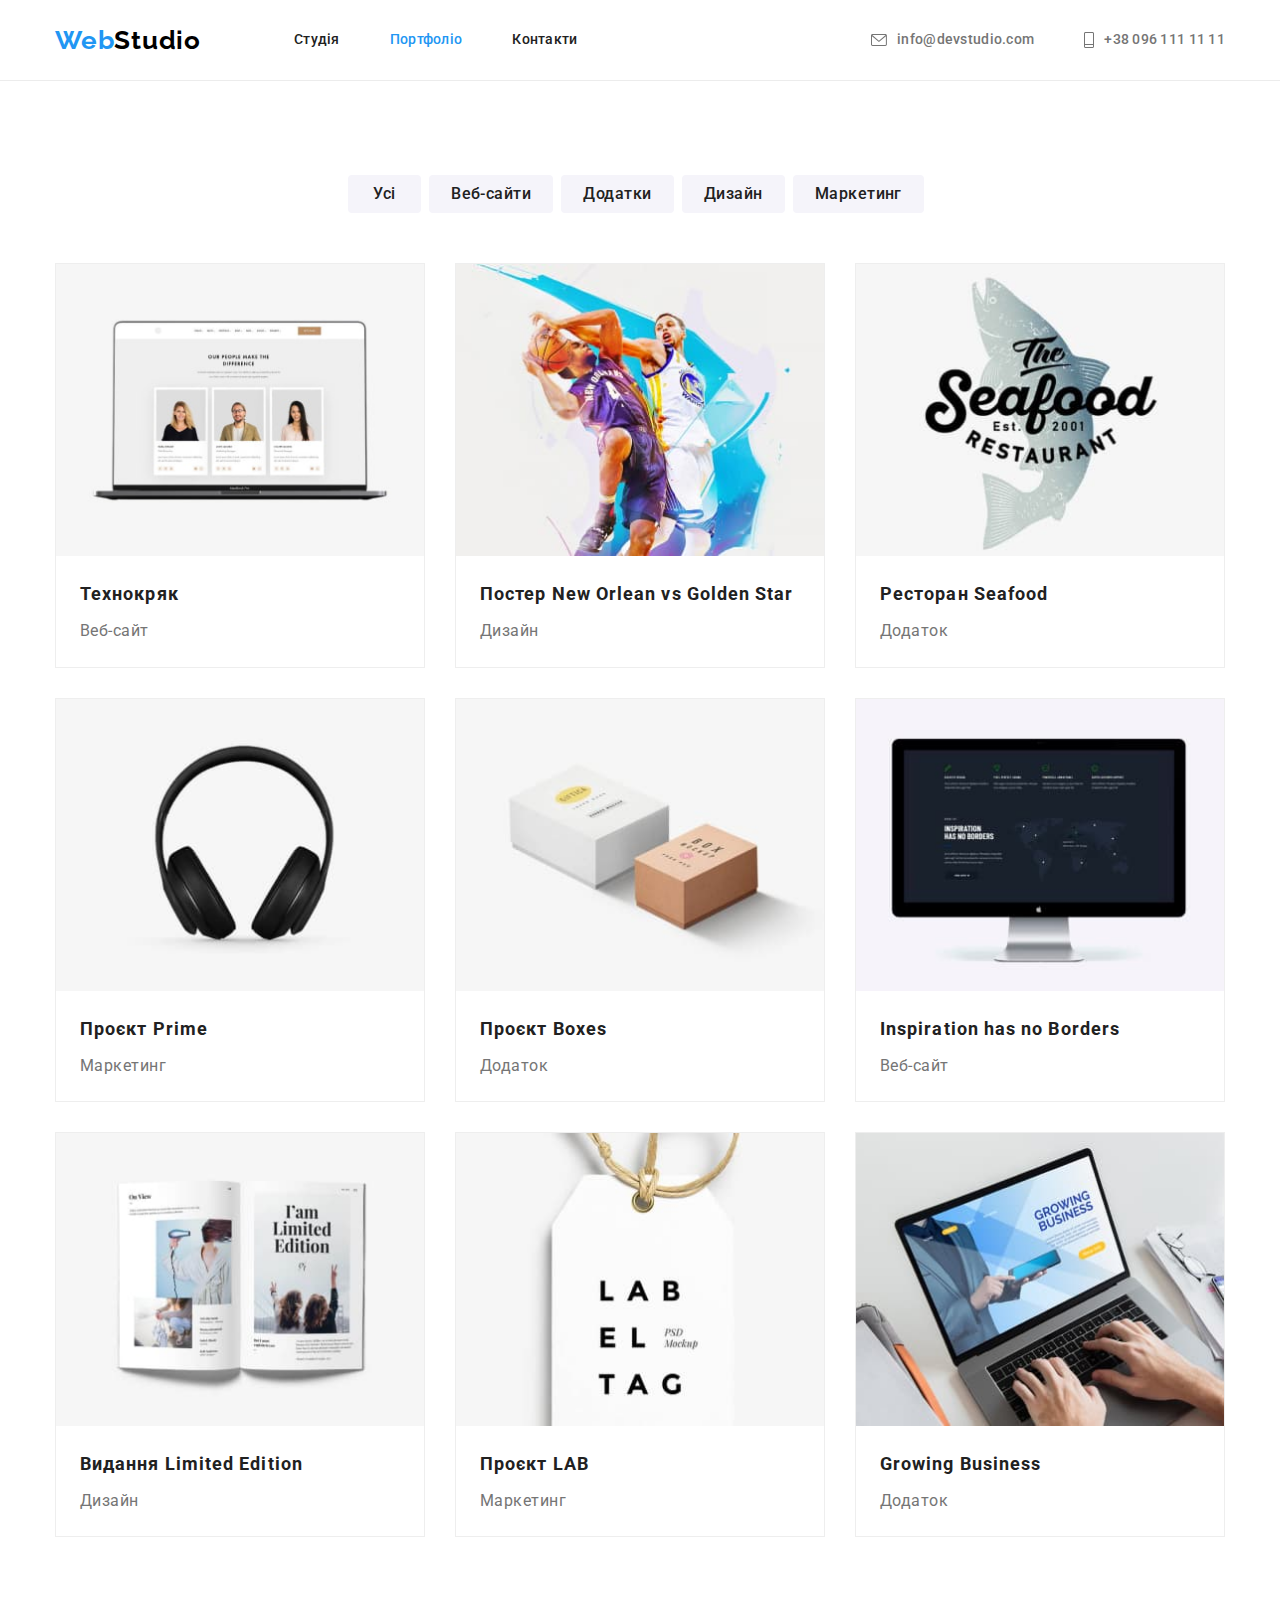
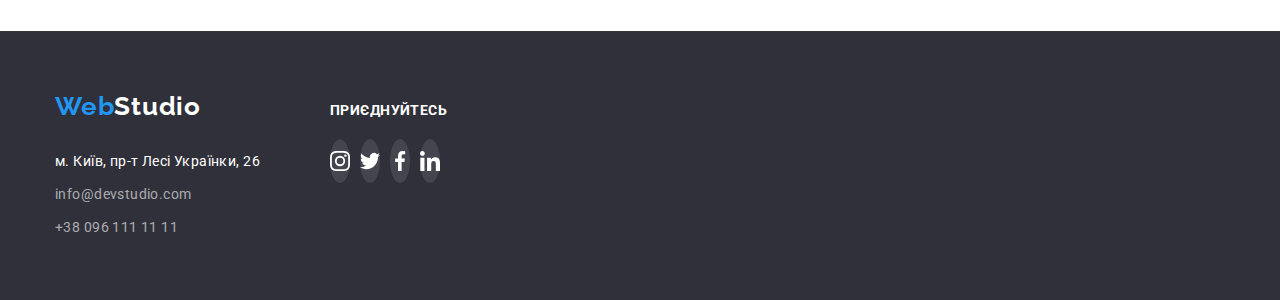
==== portfolio.html @ ba9cae2b "перенесення ДЗ 4" ====
<!DOCTYPE html>
<html lang="uk">
<head>
    <meta charset="UTF-8">
    <meta http-equiv="X-UA-Compatible" content="IE=edge">
    <meta name="viewport" content="width=device-width, initial-scale=1.0">
    <link rel="preconnect" href="https://fonts.googleapis.com">
    <link rel="preconnect" href="https://fonts.gstatic.com" crossorigin>
    <link href="https://fonts.googleapis.com/css2?family=Raleway:wght@700&family=Roboto:wght@400;500;700;900&display=swap" rel="stylesheet">
    <link rel="stylesheet" href="https://cdnjs.cloudflare.com/ajax/libs/modern-normalize/1.1.0/modern-normalize.min.css">
    <title lang="en">WebStudio</title>
    <link rel="stylesheet" href="./css/styles.css">
</head>
<body>
    <!--Шапка-->
    <header class="page-header">
        <div class="container">
        <nav class="site-nav">
            <a href="./index.html" class="logo item">Web<span class="logo-header">Studio</span></a>
            <ul class="nav-list">
                <li class="item">
                    <a class="link" href="./index.html">Студія</a>
                </li>
                <li class="item">
                    <a class="link current" href="#">Портфоліо</a>
                </li>
                <li class="item">
                    <a class="link" href="#">Контакти</a>
                </li>
            </ul>
        </nav>
        <ul class="header-contacts">
            <li class="item">
               <a class="link contacts" href="mailto:info@devstudio.com"> 
                <svg class="contacts-icon mail">
                    <use href="./images/icons.svg#icon-mail"></use>
                </svg>info@devstudio.com</a>
                </li>
            <li class="item">
                <a class="link contacts" href="tel:+380961111111">
                    <svg class="contacts-icon tel">
                        <use href="./images/icons.svg#icon-tel"></use>
                    </svg>+38 096 111 11 11</a>
            </li>
        </ul>
    </div>
    </header>
     <main>
         <!--<h1>Портфоліо</h1>-->
         <div class="portfolio">
        <section class="container">
            <ul class="portfolio-nav">
            <li class="portfolio-list"><button class="portfolio-btn" type="button">Усі</button></li>  
            <li class="portfolio-list"><button class="portfolio-btn" type="button">Веб-сайти</button></li>
            <li class="portfolio-list"><button class="portfolio-btn" type="button">Додатки</button></li>
            <li class="portfolio-list"><button class="portfolio-btn" type="button">Дизайн</button></li>
            <li class="portfolio-list"><button class="portfolio-btn" type="button">Маркетинг</button></li>          
          </ul>
          <!--<h2>Проекти</h2>-->
        <ul class="project-container">
            <li class="project-element">
                <a class="project-link" href="#">
                <img src="./images/tehnokriak1.jpg" alt="проект технокряк" width="370" height="294">
                <div class="project-informatoin">
                    <h3 class="project-title">Технокряк</h3>
                <p class="project-text">Веб-сайт</p>
                </div>
                
                </a>
            </li>
            <li class="project-element">
                <a class="project-link" href="#">
                <img src="./images/poster2.jpg" alt="проект постера" width="370" height="294">
                <div class="project-informatoin">
                    <h3 class="project-title">Постер New Orlean vs Golden Star</h3>
                    <p class="project-text">Дизайн</p>
                </div>
                </a>
            </li>
            <li class="project-element">
                <a class="project-link" href="#">
                <img src="./images/restoran3.jpg" alt="проект додатку ресторана" width="370" height="294">
                <div class="project-informatoin">
                    <h3 class="project-title">Ресторан Seafood</h3>
                <p class="project-text">Додаток</p>
                </div>
                </a>
            </li>
            <li class="project-element">
                <a class="project-link" href="#">
                <img src="./images/projekt_prime4.jpg" alt="проект прайм" width="370" height="294">
                <div class="project-informatoin">
                    <h3 class="project-title">Проєкт Prime</h3>
                    <p class="project-text">Маркетинг</p>
                </div>
                </a>
            </li>
            <li class="project-element">
                <a class="project-link" href="#">
                <img src="./images/projekt_boxes5.jpg" alt="проект boxes" width="370" height="294">
                <div class="project-informatoin">
                    <h3 class="project-title">Проєкт Boxes</h3>
                <p class="project-text">Додаток</p>
                </div>
                </a>
            </li>
            <li class="project-element">
                <a class="project-link" href="#">
                <img src="./images/inspiration6.jpg" alt="проект веб-сайту" width="370" height="294">
                <div class="project-informatoin">
                    <h3 class="project-title">Inspiration has no Borders</h3>
                <p class="project-text">Веб-сайт</p>
                </div>
                </a>
            </li>
            <li class="project-element">
                <a class="project-link" href="#">
                <img src="./images/vydann7.jpg" alt="проект журналу" width="370" height="294">
                <div class="project-informatoin">
                    <h3 class="project-title">Видання Limited Edition</h3>
                <p class="project-text">Дизайн</p>
                </div>
                </a>
            </li>
            <li class="project-element">
                <a class="project-link" href="#">
                <img src="./images/project_lab8.jpg" alt="проект ЛАБ" width="370" height="294">
                <div class="project-informatoin">
                    <h3 class="project-title">Проєкт LAB</h3>
                <p class="project-text">Маркетинг</p>
                </div>
                </a>
            </li>
            <li class="project-element">
                <a class="project-link" href="#">
                <img src="./images/groving9.jpg" alt="проект зростаючий бізнес" width="370" height="294">
                <div class="project-informatoin">
                    <h3 class="project-title">Growing Business</h3>
                    <p class="project-text">Додаток</p></div>
                </a>
            </li>
        </ul>
        </section>
        </div>
    </main>
    <footer class="footer">
        <div class="container">
        <!--Підвал-->
        <div class="box-footer">
            <a class="logo" href="./index.html">Web<span class="logo-footer">Studio</span></a>
            <address>
                <ul>
                    <li class="footer-list">
                        <a class="address" href="https://goo.gl/maps/ZH45Ejz193mU29eU7" target="_blank">м. Київ, пр-т Лесі Українки, 26</a>
                    </li>
                    <li class="footer-list"><a class="address footer-contacts" href="mailto:info@devstudio.com">info@devstudio.com</a></li>
                    <li class="footer-list"><a class="address footer-contacts" href="tel:+380961111111">+38 096 111 11 11</a></li>
                </ul>
            </address>
        </div>
        <div class="social-footer">
            <h3 class="specials-title">приєднуйтесь</h3>
            <ul class="social-list footer-list">
                <li class="social-card">
                    <a class="social-link footer-link" aria-label="іконка Інстаграм" href="#">
                        <svg class="social-icon" width="20" height="20">
                            <use href="./images/icons.svg#icon-instagram"></use>
                        </svg>
                    </a>
                </li>
                <li class="social-card">
                    <a class="social-link footer-link" aria-label="іконка Твіттер" href="#">
                        <svg class="social-icon " width="20" height="20">
                            <use href="./images/icons.svg#icon-twitter"></use>
                        </svg>
                    </a>
                </li>
                <li class="social-card">
                    <a class="social-link footer-link" aria-label="іконка Фейсбук" href="#">
                        <svg class="social-icon " width="20" height="20">
                            <use href="./images/icons.svg#icon-facebook"></use>
                        </svg>
                    </a>
                </li>
                <li class="social-card">
                    <a class="social-link footer-link"  aria-label="іконка Лінкедін" href="#">
                        <svg class="social-icon " width="20" height="20">
                            <use href="./images/icons.svg#icon-linkedin"></use>
                        </svg>
                    </a>
                </li>
            </ul>
        </div>
        </div>
        </footer>
  </body>
</html>
---- css/styles.css ----
/*колір основного тексту : #757575;*/
/*колір додаткового тексту : #212121;*/
/*колір акценту : #2196F3;*/
/*колір лого шапка : #000000;*/
/*колір білого тексту : #FFFFFF);*/
/*додатковий колір фону : #F5F4FA;*/
/*колір баннера : #2F303A; */
:root{
    --primary-text-color:  #757575;
    --title-text-color: #212121;
    --accent-color: #2196F3;
    --primary-bg-color: #F5F4FA;
    --icons-primary-color: #AFB1B8;
    --second-text-color: #FFFFFF;
}

body{
background-color: #FFFFFF;
color: var(--primary-text-color);
font-family: Roboto, sans-serif;

}

h1, h2, h3, h4, h5, h6, p, ul{
padding: 0;
margin: 0;
}

.container{
width: 100%;
max-width: 1200px;
padding-left: 15px;
padding-right: 15px;
margin-left: auto;
margin-right: auto;
}
/*шапка*/
.page-header{
border-bottom: 1px solid #ECECEC;
}

.logo{
color:var(--accent-color);
font-family: 'Raleway', sans-serif;
font-weight: 700;
font-size: 26px;
line-height: 1.19;
letter-spacing: 0.03em;
}

.logo-header{
color: #000000;
}

ul{
list-style: none;
}

a{
text-decoration: none;
}

.link{
color: var(--title-text-color);
}

.page-header .container{
display: flex;
align-items: center;
}

.site-nav{
display: flex;
}

.nav-list{
display: flex;
}

.link.contacts{
color: var(--primary-text-color);
font-weight: 500;
font-size: 14px;
line-height: 1.14;
letter-spacing: 0.02em;
display: flex;
align-items: center;
}

.contacts-icon{
fill: currentColor;
}

.link:hover,
.link:focus{
color:var(--accent-color);
}

.link.current{
color: var(--accent-color);
}

.nav-list .link{
display: block;
font-weight: 500;
font-size: 14px;
line-height: 1.14;
letter-spacing: 0.02em;
}

.item .link{
padding-bottom: 32px;
padding-top: 32px;
}


.nav-list .item:not(:last-child){
margin-right: 50px;
}

.logo.item{
align-self: center;
margin-right: 93px;
}

.header-contacts{
display: flex;
margin-left: auto;
}

.header-contacts .item + .item{
margin-left: 50px;
}

.header-contacts .item{
display: flex;
}

.contacts-icon{
margin-right: 10px;    
}

.contacts-icon.mail{
width: 16px;
height: 12px;
}

.contacts-icon.tel{
width: 10px;
height: 16px;
}

/*герой*/

.hero{
color: var(--second-text-color);
background-color: #2F303A;
text-align: center;
padding-top: 200px;
padding-bottom: 200px;
/*картинка героя*/
max-width: 1600px;
min-height: 600px;
margin-left: auto;
margin-right: auto;
background-image: linear-gradient(rgba(47, 48, 58, 0.4), rgba(47, 48, 58, 0.4)), url(../images/banner.jpg);
background-repeat: no-repeat;
background-position: center;
background-size: cover;
}

.hero-title{
font-weight: 900;
font-size: 44px;
line-height: 1.36;
letter-spacing: 0.06em;
text-transform: uppercase;
margin-bottom: 30px;
}

.hero-button{
display: inline-block;
border: 1px solid #000000;
border-radius: 4px;
padding: 10px 32px;
min-width: 152px;

background-color: var(--accent-color);
color: var(--second-text-color);
box-shadow: 0px 4px 4px rgba(0, 0, 0, 0.25), 0px 4px 4px rgba(0, 0, 0, 0.25), 0px 4px 4px rgba(0, 0, 0, 0.15);
text-shadow: 0px 4px 4px rgba(0, 0, 0, 0.25);

cursor: pointer;
font-family: inherit;
font-style: normal;
font-weight: 700;
font-size: 16px;
line-height: 1.86;
align-items: center;
letter-spacing: 0.06em;
}

.hero-button:hover,
.hero-button:focus{
background-color: #188CE8;
box-shadow: 0px 4px 4px rgba(0, 0, 0, 0.15);
border-radius: 4px;
}
/*особливості*/
.specials{
padding-top: 94px;
padding-bottom: 94px;
}

.specials-list{
display: flex;
}

.place-icon{
    /*content:"";
    background-image: url("../images/antena.svg");
    background-size: contain;
    background-repeat: no-repeat;
    background-position: center;*/
display: flex;
align-items: center;
justify-content: center;
height: 120px;
margin-bottom: 30px; 
border-radius: 4px;   
background: var(--primary-bg-color);
}

.specials-icon{
width: 70px;
height: 70px;
}

/*
.specials-item:nth-child(2)::before{
    background-image: url();
}*/


.specials-item{
margin-right: 30px;
flex-basis: calc((100%-60px)/4);
}

.specials-item:last-child{
margin-right: 0;
}

.specials-title{
color: var(--title-text-color); 
margin-bottom: 10px;
font-weight: 700;
font-size: 14px;
line-height: 1.14;
text-transform: uppercase;
letter-spacing: 0.03em; 
}

.specials-text{
font-size: 14px;
line-height: 1.71;
letter-spacing: 0.03em;
}

/*послуги*/
.service{
display: flex;
padding-bottom: 94px;
}

.section-title{
color: var(--title-text-color);
font-weight: 700;
font-size: 36px;
line-height: 1.17;
text-align: center;
letter-spacing: 0.03em;
margin-bottom:  50px;
}

.service-item{
display: flex;
gap: 30px;
}

.service-card{
flex-basis: calc((100% - 60px) / 3);
}

img {
display: block;
max-width: 100%;
height: auto;
}

/*команда*/

.komand{
background-color: var(--primary-bg-color);
padding-top: 94px;
padding-bottom: 94px;
}

.komand-list{
display: flex;
gap: 30px;
}

.komand-card{
display: flex;
flex-basis: calc((100% - 3*30px)/4);
flex-wrap: wrap;
flex-direction: column;
background-color: #FFFFFF;
box-shadow: 0px 1px 3px rgba(0, 0, 0, 0.12), 0px 1px 1px rgba(0, 0, 0, 0.14), 0px 2px 1px rgba(0, 0, 0, 0.2);
border-radius: 0px 0px 4px 4px;
}

.komand-title{
color: var(--title-text-color);
font-weight: 500;
font-size: 16px;
line-height: 1.19;
text-align: center;
letter-spacing: 0.03em;
margin-bottom: 10px;
}

.komand-text{
margin-bottom: 16px;

font-size: 16px;
line-height: 1.19;
text-align: center;
letter-spacing: 0.03em;
}

.komand-information{
padding-top: 30px;
padding-bottom: 30px;
}

.social-list{
display: flex;
margin-left: 32px;
margin-right: 32px;
gap: 10px;
}

.social-card{
display: flex;
flex-basis: calc((100%-3*10)/4);
height: 44px;
}

.social-link{
display: flex;
width: 100%;
height: 100%;
align-items: center; 
justify-content: center;
cursor: pointer;
color: var(--icons-primary-color) ;
background-color: #FFFFFF ;  
border-radius: 50%;
}

.social-link:hover,
.social-link:focus{
color: var(--second-text-color);
background-color: var(--accent-color);
}

.social-icon{
background-repeat: no-repeat;
background-size: contain;
fill: currentColor;
}


/*Постійні клієнти*/
.сlients{
padding-top: 94px;
padding-bottom: 82px;
}

.clients-list{
display: flex;
gap: 30px;
}

.сlients-card{
display: flex;
 }

 .clients-link{
display: flex;
width: 170px;
height: 92px;
border: 1px solid var(--icons-primary-color);
border-radius: 4px;
justify-content: center;
align-items: center;
color: var(--icons-primary-color);
}

.clients-link:hover,
.clients-link:focus{
border: 1px solid var(--accent-color);
color: var(--accent-color);
}


.clients-icon{
width: 106px;
height: 60px;
fill: currentColor;
}


/*підвал*/
.footer{
background-color: #2F303A;
padding: 60px 0;
}

.box-footer{
display: flex;
flex-wrap: wrap;
flex-direction: column;
margin-right: 70px;
}

.box-footer .logo{
margin-bottom: 28px;
}

.logo-footer{
color: var(--second-text-color);
}

.address{
color: var(--second-text-color);
font-style: normal;
font-size: 14px;
line-height: 1.71;
letter-spacing: 0.03em;
}

.address:hover,
.address:focus{
color: var(--accent-color);
}

.footer-contacts{
color: rgba(255, 255, 255, 0.6);
}

.footer-list{
margin-bottom: 9px;
}

.footer-list:last-child{
margin-bottom: 0;
}

.footer .container{
display: flex;
flex-wrap: wrap;
align-items: baseline;
}

.social-footer{
padding-bottom: 0px;
}


.social-footer .specials-title{
margin-bottom: 20px;
color: var(--second-text-color);
}

.footer .social-list{
margin: auto;
padding: 0;
width: 206px;
}

.footer-list{
fill: var(--second-text-color);
}

.social-link.footer-link{
background-color: rgba(255, 255, 255, 0.1);
color: var(--second-text-color);
}

.social-link.footer-link:hover,
.social-link.footer-link:focus{
    background-color: var(--accent-color);
}

.footer-list .social-icon{
fill: currentColor;
}


/*портфоліо фільтри*/
.portfolio{
padding-bottom:  94px;
padding-top: 94px;
}

.portfolio-nav{
display: flex;
justify-content: center;
margin-bottom: 50px;
}

.portfolio-list{
margin-right: 8px;
}

.portfolio-btn{
display: inline-block;
border: none;
border-radius: 4px;
padding: 6px 22px;
min-width: 73px;
cursor: pointer;

background-color: var(--primary-bg-color);
color: var(--title-text-color);
font-family: inherit;
font-weight: 500;
font-size: 16px;
line-height: 1.62;
text-align: center;
letter-spacing: 0.03em;
}
    
.portfolio-btn:hover,
.portfolio-btn:focus{
background-color: var(--accent-color);
color: #FFFFFF;
box-shadow: 0px 3px 1px rgba(0, 0, 0, 0.1), 0px 1px 2px rgba(0, 0, 0, 0.08), 0px 2px 2px rgba(0, 0, 0, 0.12);
border-radius: 4px;
}

/*проекти*/

.project-container{
display: flex;
flex-wrap: wrap;
}

.project-element{
width:calc((100% - 60px)/3);
margin-right: 30px;
margin-bottom: 30px;
border: 1px solid #EEEEEE;
}

.project-element:hover,
.project-element:focus{
box-shadow: 0px 1px 1px rgba(0, 0, 0, 0.12), 0px 4px 4px rgba(0, 0, 0, 0.06), 1px 4px 6px rgba(0, 0, 0, 0.16);
}

.project-element:nth-child(3n){
margin-right: 0;
}
.project-element:nth-last-child(-n + 3){
margin-bottom: 0;
}

.project-title{
color: var(--title-text-color);
font-weight: 700;
font-size: 18px;
line-height: 2;
letter-spacing: 0.06em;
}

.project-informatoin{
padding: 20px 24px;  
}

.project-text{
color: var(--primary-text-color);
font-size: 16px;
line-height: 1.9;
letter-spacing: 0.03em;
margin-top: 4px;
}
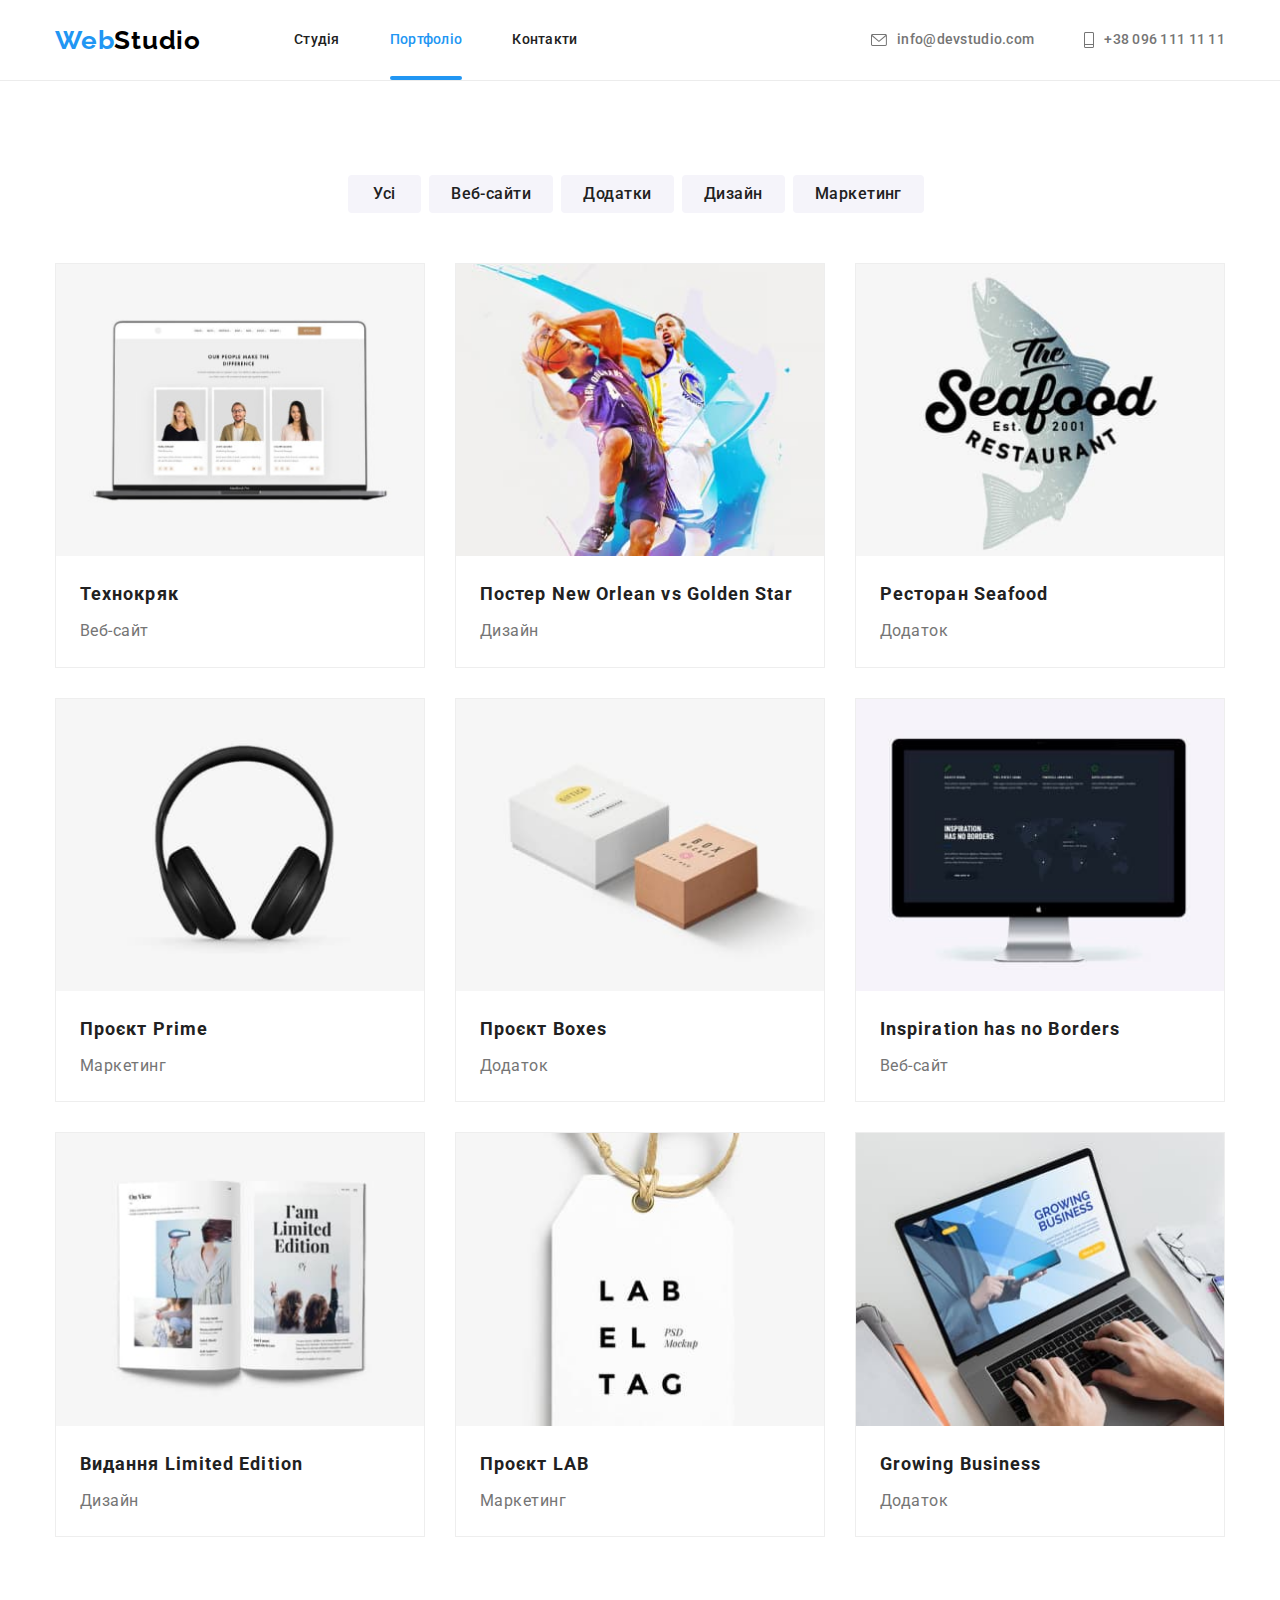
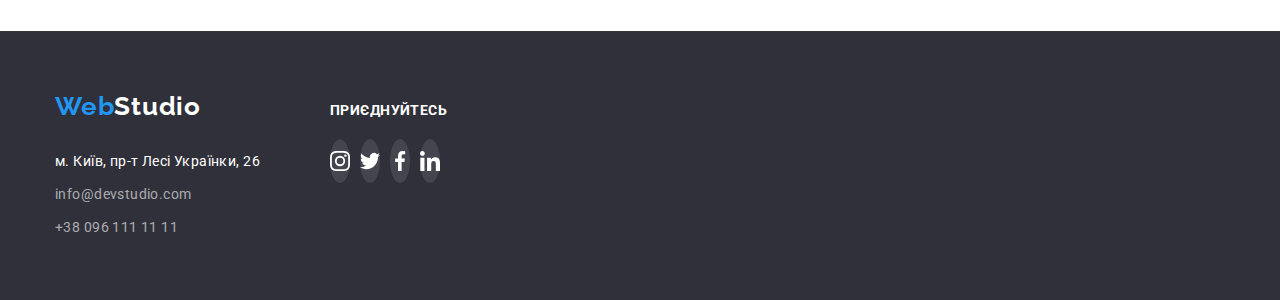
==== commit ef230fde: "закриття/відкриття модального вікна." ====
--- a/portfolio.html
+++ b/portfolio.html
@@ -60,7 +60,9 @@
         <ul class="project-container">
             <li class="project-element">
                 <a class="project-link" href="#">
-                <img src="./images/tehnokriak1.jpg" alt="проект технокряк" width="370" height="294">
+                     <div class="project-thumb">
+                        <img src="./images/tehnokriak1.jpg" alt="проект технокряк" width="370" height="294">
+                     </div>
                 <div class="project-informatoin">
                     <h3 class="project-title">Технокряк</h3>
                 <p class="project-text">Веб-сайт</p>
--- a/css/styles.css
+++ b/css/styles.css
@@ -12,6 +12,7 @@
     --primary-bg-color: #F5F4FA;
     --icons-primary-color: #AFB1B8;
     --second-text-color: #FFFFFF;
+    --timing-function: cubic-bezier(0.4, 0, 0.2, 1);
 }
 
 body{
@@ -62,6 +63,7 @@
 
 .link{
 color: var(--title-text-color);
+     transition: color 250ms var(--timing-function);
 }
 
 .page-header .container{
@@ -85,10 +87,13 @@
 letter-spacing: 0.02em;
 display: flex;
 align-items: center;
+
+transition: color 250ms var(--timing-function);
 }
 
 .contacts-icon{
 fill: currentColor;
+     transition: fill 250ms var(--timing-function);
 }
 
 .link:hover,
@@ -98,7 +103,35 @@
 
 .link.current{
 color: var(--accent-color);
-}
+   transition: color 250ms var(--timing-function);
+
+   position: relative; /*позиціонуємо підкреслення відносно посилання*/
+}
+
+.link.current::after {
+    content: "";
+
+    position: absolute;
+    left: 0;
+    bottom: 0;
+
+    display: block;
+    width: 100%;
+    /*width: 0%;    для transition width*/
+    height: 4px;
+    background-color: var(--accent-color);
+    border-radius: 2px; 
+}
+    /*opacity: 0;      повністю прозоре
+    transform: scaleX(0); масштабування - вісь втиснута зсередини*/
+
+    /*transition: opacity або width  або transform 250ms var(--timing-function);*/
+
+/*.link.current:hover::after { анімація активного посилання через: 
+    opacity: 1; не прозоре
+    width: 100%;   для transition width
+    transform: scaleX(1) вісь розтягується;
+}*/
 
 .nav-list .link{
 display: block;
@@ -112,7 +145,6 @@
 padding-bottom: 32px;
 padding-top: 32px;
 }
-
 
 .nav-list .item:not(:last-child){
 margin-right: 50px;
@@ -198,6 +230,9 @@
 line-height: 1.86;
 align-items: center;
 letter-spacing: 0.06em;
+
+transition: background-color 250ms cubic-bezier(0.4, 0, 0.2, 1),
+ box-shadow 250ms cubic-bezier(0.4, 0, 0.2, 1);
 }
 
 .hero-button:hover,
@@ -206,6 +241,62 @@
 box-shadow: 0px 4px 4px rgba(0, 0, 0, 0.15);
 border-radius: 4px;
 }
+
+/*модальне вікно героя*/
+
+.backdrop{
+    position: fixed;
+    z-index: 1;
+    top: 0;
+    left: 0;
+    width: 100%;
+    height: 100%;
+    background-color: rgba(0, 0, 0, 0.2);
+    opacity: 1;
+    transition: opacity 250ms var(--timing-function);
+}
+
+.backdrop.is-hidden{
+    opacity: 0;/*не помітний бекдроп*/
+    pointer-events: none;/*дає можливість бути активними елементам під бекдроп*/
+}
+
+.modal{
+ position: absolute;
+ top: 50%;
+ left: 50%;
+ transform: translate(-50%, -50%);/*центрую модальне вікно*/
+
+  display: flex;
+  justify-content: end;
+  padding-top: 8px;
+  padding-right: 8px;
+
+    min-height: 581px;
+    min-width: 528px;
+    background-color: var(--second-text-color);
+    box-shadow: 0px 1px 3px rgba(0, 0, 0, 0.12), 0px 1px 1px rgba(0, 0, 0, 0.14), 0px 2px 1px rgba(0, 0, 0, 0.2);
+    border-radius: 4px; 
+}
+
+.btn-close-modal{
+    display: flex;
+    align-items: center;
+    justify-content: center;
+
+    width: 30px;
+    height: 30px;
+    border: 1px solid rgba(0, 0, 0, 0.1);
+    border-radius: 50%;
+    background-color: var(--second-text-color);
+    cursor: pointer;
+}
+
+.modal-icon{
+background-size: contain;
+fill:  #000000 ;
+}
+
 /*особливості*/
 .specials{
 padding-top: 94px;
@@ -297,6 +388,31 @@
 max-width: 100%;
 height: auto;
 }
+/*текст над картинками послуг*/
+.label-thumb{
+position: relative;
+}
+
+.label{
+position: absolute;
+bottom: 0;
+width: 100%;      
+}
+
+.label-title{
+color: var(--second-text-color);
+font-weight: 700;
+font-size: 14px;
+line-height: 1.14;
+text-align: center;
+letter-spacing: 0.03em;
+text-transform: uppercase;
+background-color: rgba(47, 48, 58, 0.8);
+   
+margin-bottom: 0; /*позиціонуємо вниз*/
+  
+padding: 27px;
+}
 
 /*команда*/
 
@@ -368,6 +484,9 @@
 color: var(--icons-primary-color) ;
 background-color: #FFFFFF ;  
 border-radius: 50%;
+
+transition: color 250ms var(--timing-function),
+background-color 250ms var(--timing-function);
 }
 
 .social-link:hover,
@@ -407,6 +526,9 @@
 justify-content: center;
 align-items: center;
 color: var(--icons-primary-color);
+
+transition: color 250ms var(--timing-function),
+border 250ms var(--timing-function);
 }
 
 .clients-link:hover,
@@ -450,6 +572,8 @@
 font-size: 14px;
 line-height: 1.71;
 letter-spacing: 0.03em;
+
+transition: color 250ms var(--timing-function);
 }
 
 .address:hover,
@@ -498,11 +622,13 @@
 .social-link.footer-link{
 background-color: rgba(255, 255, 255, 0.1);
 color: var(--second-text-color);
+
+transition: background-color 250ms var(--timing-function);
 }
 
 .social-link.footer-link:hover,
 .social-link.footer-link:focus{
-    background-color: var(--accent-color);
+background-color: var(--accent-color);
 }
 
 .footer-list .social-icon{
@@ -542,6 +668,9 @@
 line-height: 1.62;
 text-align: center;
 letter-spacing: 0.03em;
+
+transition: background-color 250ms var(--timing-function),
+color 250ms var(--timing-function);
 }
     
 .portfolio-btn:hover,
@@ -559,6 +688,29 @@
 flex-wrap: wrap;
 }
 
+.project-thumb{
+    position: relative;
+}
+
+.project-thumb:hover::before{
+opacity: 1;
+}
+
+.project-thumb::before{
+    display: inline-block;
+    content: "";
+
+    position: absolute;
+    top: 0;
+    left: 0;
+    width: 100%;
+    height: 100%;
+    background-color: rgba(33, 150, 243, 0.9);
+
+    opacity: 0;
+    
+}
+
 .project-element{
 width:calc((100% - 60px)/3);
 margin-right: 30px;
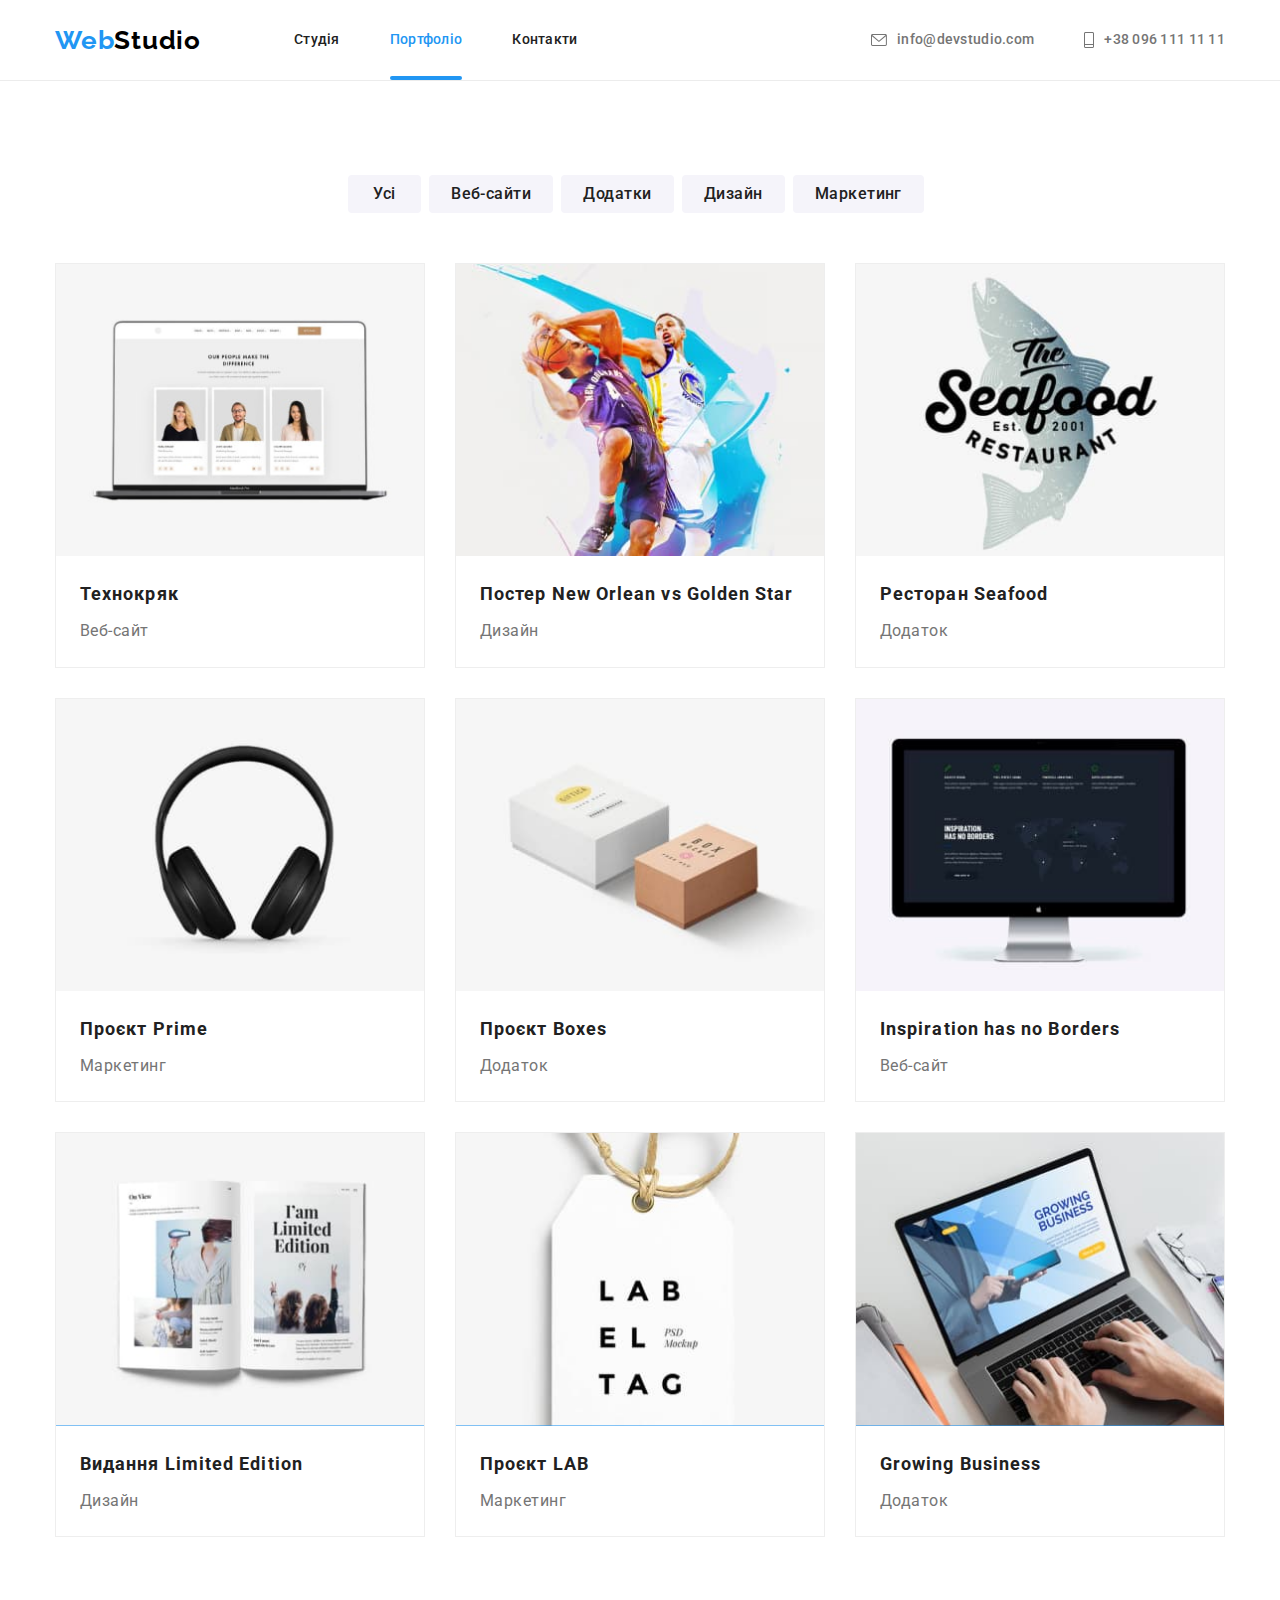
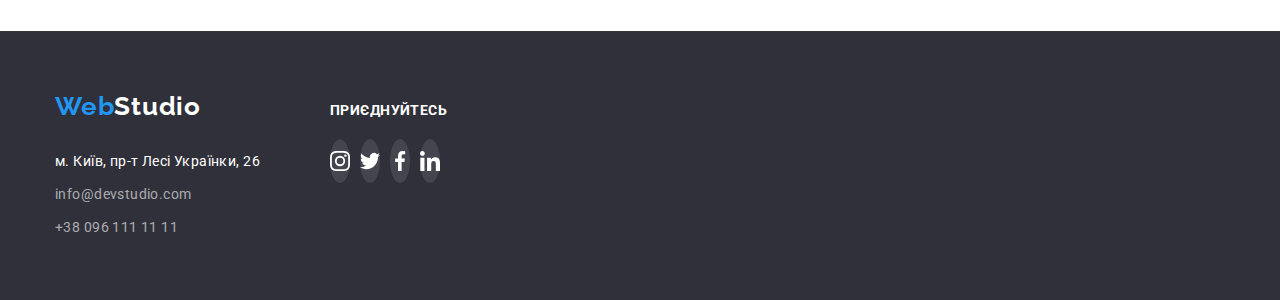
==== commit 094803cb: "Синій оверлей Портфоліо" ====
--- a/portfolio.html
+++ b/portfolio.html
@@ -60,19 +60,26 @@
         <ul class="project-container">
             <li class="project-element">
                 <a class="project-link" href="#">
-                     <div class="project-thumb">
-                        <img src="./images/tehnokriak1.jpg" alt="проект технокряк" width="370" height="294">
-                     </div>
+                    <div class="overlay-thumb">
+                     <img src="./images/tehnokriak1.jpg" alt="проект технокряк" width="370" height="294">
+                     <div class="overlay-informatoin">
+                    <p class="text-overlay">Ресурс пропонує комплексні пропозиції з різним рівнем функціоналу та сервісів. Все це дозволить відвідувачу отримати вичерпні відомості про компанію чи приватну особу.</p>
+                    </div>
+                </div>
                 <div class="project-informatoin">
                     <h3 class="project-title">Технокряк</h3>
                 <p class="project-text">Веб-сайт</p>
                 </div>
-                
-                </a>
-            </li>
-            <li class="project-element">
-                <a class="project-link" href="#">
+                </a>
+            </li>
+            <li class="project-element">
+                <a class="project-link" href="#">
+                    <div class="overlay-thumb">
                 <img src="./images/poster2.jpg" alt="проект постера" width="370" height="294">
+                <div class="overlay-informatoin">
+                    <p class="text-overlay">Ресурс пропонує комплексні пропозиції з різним рівнем функціоналу та сервісів. Все це дозволить відвідувачу отримати вичерпні відомості про компанію чи приватну особу.</p>
+                    </div>
+                    </div>
                 <div class="project-informatoin">
                     <h3 class="project-title">Постер New Orlean vs Golden Star</h3>
                     <p class="project-text">Дизайн</p>
@@ -81,7 +88,12 @@
             </li>
             <li class="project-element">
                 <a class="project-link" href="#">
+                    <div class="overlay-thumb">
                 <img src="./images/restoran3.jpg" alt="проект додатку ресторана" width="370" height="294">
+                <div class="overlay-informatoin">
+                    <p class="text-overlay">Ресурс пропонує комплексні пропозиції з різним рівнем функціоналу та сервісів. Все це дозволить відвідувачу отримати вичерпні відомості про компанію чи приватну особу.</p>
+                    </div>
+                    </div>
                 <div class="project-informatoin">
                     <h3 class="project-title">Ресторан Seafood</h3>
                 <p class="project-text">Додаток</p>
@@ -90,7 +102,12 @@
             </li>
             <li class="project-element">
                 <a class="project-link" href="#">
+                    <div class="overlay-thumb">
                 <img src="./images/projekt_prime4.jpg" alt="проект прайм" width="370" height="294">
+                <div class="overlay-informatoin">
+                    <p class="text-overlay">Ресурс пропонує комплексні пропозиції з різним рівнем функціоналу та сервісів. Все це дозволить відвідувачу отримати вичерпні відомості про компанію чи приватну особу.</p>
+                    </div>
+                    </div>
                 <div class="project-informatoin">
                     <h3 class="project-title">Проєкт Prime</h3>
                     <p class="project-text">Маркетинг</p>
@@ -99,7 +116,12 @@
             </li>
             <li class="project-element">
                 <a class="project-link" href="#">
+                    <div class="overlay-thumb">
                 <img src="./images/projekt_boxes5.jpg" alt="проект boxes" width="370" height="294">
+                <div class="overlay-informatoin">
+                    <p class="text-overlay">Ресурс пропонує комплексні пропозиції з різним рівнем функціоналу та сервісів. Все це дозволить відвідувачу отримати вичерпні відомості про компанію чи приватну особу.</p>
+                    </div>
+                    </div>
                 <div class="project-informatoin">
                     <h3 class="project-title">Проєкт Boxes</h3>
                 <p class="project-text">Додаток</p>
@@ -108,7 +130,12 @@
             </li>
             <li class="project-element">
                 <a class="project-link" href="#">
+                    <div class="overlay-thumb">
                 <img src="./images/inspiration6.jpg" alt="проект веб-сайту" width="370" height="294">
+                <div class="overlay-informatoin">
+                    <p class="text-overlay">Ресурс пропонує комплексні пропозиції з різним рівнем функціоналу та сервісів. Все це дозволить відвідувачу отримати вичерпні відомості про компанію чи приватну особу.</p>
+                    </div>
+                    </div>
                 <div class="project-informatoin">
                     <h3 class="project-title">Inspiration has no Borders</h3>
                 <p class="project-text">Веб-сайт</p>
@@ -117,7 +144,12 @@
             </li>
             <li class="project-element">
                 <a class="project-link" href="#">
+                    <div class="overlay-thumb">
                 <img src="./images/vydann7.jpg" alt="проект журналу" width="370" height="294">
+                <div class="overlay-informatoin">
+                    <p class="text-overlay">Ресурс пропонує комплексні пропозиції з різним рівнем функціоналу та сервісів. Все це дозволить відвідувачу отримати вичерпні відомості про компанію чи приватну особу.</p>
+                    </div>
+                    </div>
                 <div class="project-informatoin">
                     <h3 class="project-title">Видання Limited Edition</h3>
                 <p class="project-text">Дизайн</p>
@@ -126,7 +158,12 @@
             </li>
             <li class="project-element">
                 <a class="project-link" href="#">
+                    <div class="overlay-thumb">
                 <img src="./images/project_lab8.jpg" alt="проект ЛАБ" width="370" height="294">
+                <div class="overlay-informatoin">
+                    <p class="text-overlay">Ресурс пропонує комплексні пропозиції з різним рівнем функціоналу та сервісів. Все це дозволить відвідувачу отримати вичерпні відомості про компанію чи приватну особу.</p>
+                    </div>
+                    </div>
                 <div class="project-informatoin">
                     <h3 class="project-title">Проєкт LAB</h3>
                 <p class="project-text">Маркетинг</p>
@@ -135,7 +172,12 @@
             </li>
             <li class="project-element">
                 <a class="project-link" href="#">
+                    <div class="overlay-thumb">
                 <img src="./images/groving9.jpg" alt="проект зростаючий бізнес" width="370" height="294">
+                <div class="overlay-informatoin">
+                    <p class="text-overlay">Ресурс пропонує комплексні пропозиції з різним рівнем функціоналу та сервісів. Все це дозволить відвідувачу отримати вичерпні відомості про компанію чи приватну особу.</p>
+                    </div>
+                    </div>
                 <div class="project-informatoin">
                     <h3 class="project-title">Growing Business</h3>
                     <p class="project-text">Додаток</p></div>
--- a/css/styles.css
+++ b/css/styles.css
@@ -63,7 +63,7 @@
 
 .link{
 color: var(--title-text-color);
-     transition: color 250ms var(--timing-function);
+transition: color 250ms var(--timing-function);
 }
 
 .page-header .container{
@@ -93,7 +93,7 @@
 
 .contacts-icon{
 fill: currentColor;
-     transition: fill 250ms var(--timing-function);
+transition: fill 250ms var(--timing-function);
 }
 
 .link:hover,
@@ -103,24 +103,25 @@
 
 .link.current{
 color: var(--accent-color);
-   transition: color 250ms var(--timing-function);
-
-   position: relative; /*позиціонуємо підкреслення відносно посилання*/
+
+transition: color 250ms var(--timing-function);
+
+position: relative; /*позиціонуємо підкреслення відносно посилання*/
 }
 
 .link.current::after {
-    content: "";
-
-    position: absolute;
-    left: 0;
-    bottom: 0;
-
-    display: block;
-    width: 100%;
+content: "";
+
+position: absolute;
+left: 0;
+bottom: 0;
+
+display: block;
+width: 100%;
     /*width: 0%;    для transition width*/
-    height: 4px;
-    background-color: var(--accent-color);
-    border-radius: 2px; 
+height: 4px;
+background-color: var(--accent-color);
+border-radius: 2px; 
 }
     /*opacity: 0;      повністю прозоре
     transform: scaleX(0); масштабування - вісь втиснута зсередини*/
@@ -245,51 +246,51 @@
 /*модальне вікно героя*/
 
 .backdrop{
-    position: fixed;
-    z-index: 1;
-    top: 0;
-    left: 0;
-    width: 100%;
-    height: 100%;
-    background-color: rgba(0, 0, 0, 0.2);
-    opacity: 1;
-    transition: opacity 250ms var(--timing-function);
+position: fixed;
+z-index: 1;
+top: 0;
+left: 0;
+width: 100%;
+height: 100%;
+background-color: rgba(0, 0, 0, 0.2);
+opacity: 1;
+transition: opacity 250ms var(--timing-function);
 }
 
 .backdrop.is-hidden{
-    opacity: 0;/*не помітний бекдроп*/
-    pointer-events: none;/*дає можливість бути активними елементам під бекдроп*/
+opacity: 0;/*не помітний бекдроп*/
+pointer-events: none;/*дає можливість бути активними елементам під бекдроп*/
 }
 
 .modal{
- position: absolute;
- top: 50%;
- left: 50%;
- transform: translate(-50%, -50%);/*центрую модальне вікно*/
-
-  display: flex;
-  justify-content: end;
-  padding-top: 8px;
-  padding-right: 8px;
-
-    min-height: 581px;
-    min-width: 528px;
-    background-color: var(--second-text-color);
-    box-shadow: 0px 1px 3px rgba(0, 0, 0, 0.12), 0px 1px 1px rgba(0, 0, 0, 0.14), 0px 2px 1px rgba(0, 0, 0, 0.2);
-    border-radius: 4px; 
+position: absolute;
+top: 50%;
+left: 50%;
+transform: translate(-50%, -50%);/*центрую модальне вікно*/
+
+display: flex;
+justify-content: end;
+padding-top: 8px;
+padding-right: 8px;
+
+min-height: 581px;
+min-width: 528px;
+background-color: var(--second-text-color);
+box-shadow: 0px 1px 3px rgba(0, 0, 0, 0.12), 0px 1px 1px rgba(0, 0, 0, 0.14), 0px 2px 1px rgba(0, 0, 0, 0.2);
+border-radius: 4px; 
 }
 
 .btn-close-modal{
-    display: flex;
-    align-items: center;
-    justify-content: center;
-
-    width: 30px;
-    height: 30px;
-    border: 1px solid rgba(0, 0, 0, 0.1);
-    border-radius: 50%;
-    background-color: var(--second-text-color);
-    cursor: pointer;
+display: flex;
+align-items: center;
+justify-content: center;
+padding: 0;
+width: 30px;
+height: 30px;
+border: 1px solid rgba(0, 0, 0, 0.1);
+border-radius: 50%;
+background-color: var(--second-text-color);
+cursor: pointer;
 }
 
 .modal-icon{
@@ -331,7 +332,6 @@
 .specials-item:nth-child(2)::before{
     background-image: url();
 }*/
-
 
 .specials-item{
 margin-right: 30px;
@@ -393,13 +393,11 @@
 position: relative;
 }
 
-.label{
+.label-title{
 position: absolute;
-bottom: 0;
-width: 100%;      
-}
-
-.label-title{
+bottom: 0; /*позиціонуємо вниз*/
+width: 100%;
+
 color: var(--second-text-color);
 font-weight: 700;
 font-size: 14px;
@@ -409,8 +407,6 @@
 text-transform: uppercase;
 background-color: rgba(47, 48, 58, 0.8);
    
-margin-bottom: 0; /*позиціонуємо вниз*/
-  
 padding: 27px;
 }
 
@@ -501,7 +497,6 @@
 fill: currentColor;
 }
 
-
 /*Постійні клієнти*/
 .сlients{
 padding-top: 94px;
@@ -537,7 +532,6 @@
 color: var(--accent-color);
 }
 
-
 .clients-icon{
 width: 106px;
 height: 60px;
@@ -602,7 +596,6 @@
 .social-footer{
 padding-bottom: 0px;
 }
-
 
 .social-footer .specials-title{
 margin-bottom: 20px;
@@ -688,30 +681,55 @@
 flex-wrap: wrap;
 }
 
-.project-thumb{
-    position: relative;
-}
-
+/*.project-thumb{
+     position: relative;
+}
 .project-thumb:hover::before{
 opacity: 1;
 }
-
 .project-thumb::before{
     display: inline-block;
     content: "";
-
-    position: absolute;
+   position: absolute;
     top: 0;
     left: 0;
     width: 100%;
     height: 100%;
     background-color: rgba(33, 150, 243, 0.9);
-
-    opacity: 0;
-    
+    opacity: 0;   
+}*/
+
+.overlay-thumb{
+position: relative;
+overflow: hidden;
+}
+
+.overlay-informatoin{
+position: absolute;
+top: 0;
+left: 0;
+width: 100%;
+height: 100%;
+transform: translateY(100%);
+transition: transform 250ms var(--timing-function);
+
+background-color:rgba(33, 150, 243, 0.9); 
+padding: 63px 24px;
+}
+.text-overlay{
+font-weight: 400;
+font-size: 18px;
+line-height: 1.556;
+letter-spacing: 0.03em;
+color: var(--second-text-color);
+}
+
+.project-element:hover .overlay-informatoin{
+ transform: translateY(0); 
 }
 
 .project-element{
+   
 width:calc((100% - 60px)/3);
 margin-right: 30px;
 margin-bottom: 30px;
